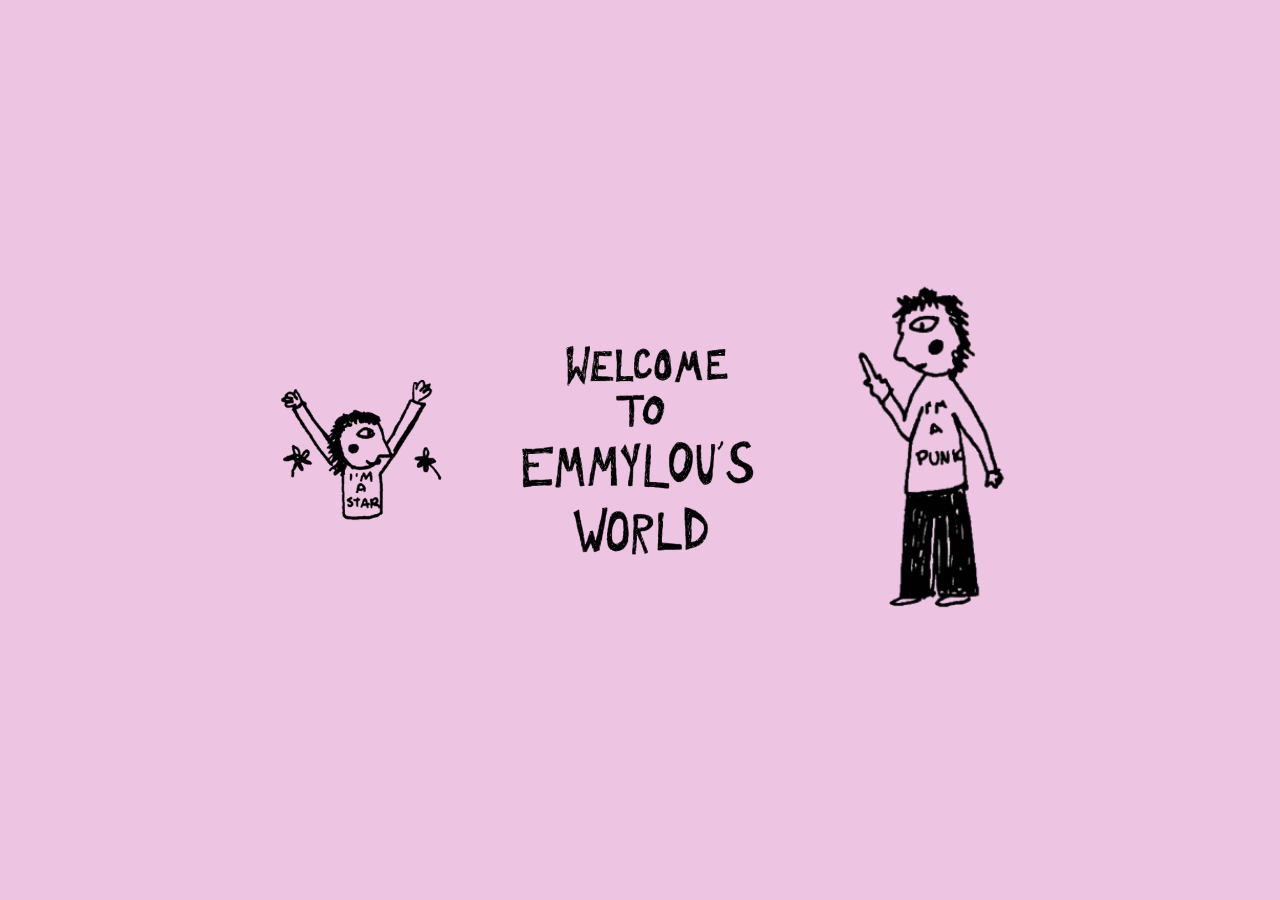
==== index.html @ 0fce4d94 "added all existing assets. made index page. basic css and js stuff." ====
<!DOCTYPE html>
<html lang="en">
<head>
  <meta charset="UTF-8">
  <meta name="viewport" content="width=device-width, initial-scale=1.0">

  <!-- Pink URL bar on mobile -->
  <meta name="theme-color" content="#c8a4cc">

  <title>Emmylou's World</title>

  <!-- Shared design system -->
  <link rel="stylesheet" href="css/style.css">

  <style>
    /* -------------------------------------------------------
       Splash page styles
       The whole page is one big clickable link to the hub.
    ------------------------------------------------------- */

    /* Make the link fill the full viewport */
    .splash-link {
      display: block;
      width: 100%;
      min-height: 100vh;
    }

    /* Flex container: center the three images horizontally */
    .page {
      display: flex;
      align-items: center;
      justify-content: center;

      /* Some breathing room above and below on small screens */
      padding: 4vh 2vw;
      gap: 2vw;
    }

    /* Each image scales down on narrow screens */
    .splash-figure {
      width: clamp(80px, 15vw, 220px);
      height: auto;
    }

    .splash-title {
      width: clamp(140px, 25vw, 380px);
      height: auto;
    }

    /* Cursor hint */
    .splash-link {
      cursor: pointer;
    }

    /* Override the global a:hover opacity — whole-page link shouldn't dim */
    .splash-link:hover {
      opacity: 1;
    }

    /* Respect reduced-motion preference: skip the fade-in */
    @media (prefers-reduced-motion: reduce) {
      body {
        animation: none;
      }
    }
  </style>
</head>

<body>

  <!--
    The entire page is wrapped in a single link.
    Clicking anywhere takes you to the hub.
  -->
  <a href="hub.html" class="splash-link" aria-label="Enter Emmylou's World">

    <div class="page">

      <!-- Left figure: person with arms raised, wearing "I'M A STAR" shirt -->
      <img
        class="splash-figure"
        src="assets/images/splash/splash_img_1.png"
        alt=""
        aria-hidden="true"
      >

      <!-- Centre: hand-lettered title "WELCOME TO EMMYLOU'S WORLD" -->
      <img
        class="splash-title"
        src="assets/images/splash/splash_img_0.png"
        alt="Welcome to Emmylou's World"
      >

      <!-- Right figure: person pointing upward, wearing "I'M A PUNK" shirt -->
      <img
        class="splash-figure"
        src="assets/images/splash/splash_img_2.png"
        alt=""
        aria-hidden="true"
      >

    </div>

  </a>

</body>
</html>
---- css/style.css ----
/* Emmylou Rees - shared styles */

/* Variables */
:root {
  --pink:         #eec4e3;   /* page background */
  --pink-dark:    #c8a4cc;   /* use for theme-color meta tag on every page */
  --white:        #ffffff;
  --black:        #1a1a1a;

  --font-body:    'Helvetica Neue', Helvetica, Arial, sans-serif;
  --weight-light: 300;

  --text-base:    1.5rem;
  --text-sm:      1rem;
  --text-lg:      2rem;
  --text-xs:      0.85rem;

  --space-sm:     1rem;
  --space-md:     2rem;
  --space-lg:     4rem;
  --space-xl:     8rem;
}

/* Reset */
*, *::before, *::after {
  box-sizing: border-box;
  margin: 0;
  padding: 0;
}

/* Base */
html { height: 100%; }

body {
  min-height: 100%;
  background-color: var(--pink);
  color: var(--white);
  font-family: var(--font-body);
  font-weight: var(--weight-light);
  font-size: var(--text-base);
  line-height: 1.4;
  -webkit-font-smoothing: antialiased;
  animation: fadeIn 0.4s ease;
}

@keyframes fadeIn {
  from { opacity: 0; }
  to   { opacity: 1; }
}

/* Images */
img {
  max-width: 100%;
  display: block;
}

/* Links */
a {
  color: inherit;
  text-decoration: none;
}

a:hover { opacity: 0.7; }

/* Page wrapper */
.page {
  width: 100%;
  min-height: 100vh;
  position: relative;
}

/* Small white caption text. Used on Performance page and anywhere else captions appear. */
.caption {
  font-size: var(--text-xs);
  font-weight: var(--weight-light);
  color: var(--white);
}

/* Reduced motion */
@media (prefers-reduced-motion: reduce) {
  body { animation: none; }
}

/* -------------------------------------------------------
   Lightbox overlay
   Used by: posters page (click to enlarge)
   Usage: add class="lightbox-trigger" and data-src="path/to/image.jpg"
   to any <img> or <a> you want to open in the lightbox.
   js/lightbox.js handles open/close behaviour.
------------------------------------------------------- */

.lightbox-overlay {
  /* Hidden by default; shown by JS when a trigger is clicked */
  display: none;
  position: fixed;
  inset: 0;                      /* covers full viewport */
  background: rgba(0, 0, 0, 0.80);
  z-index: 1000;
  align-items: center;
  justify-content: center;
  cursor: zoom-out;
}

/* JS adds this class to show the overlay */
.lightbox-overlay.is-open {
  display: flex;
}

.lightbox-overlay img {
  /* Image fills most of the viewport but never overflows */
  max-width:  90vw;
  max-height: 90vh;
  object-fit: contain;
  cursor: default;               /* image itself is not a close target */
  box-shadow: 0 4px 32px rgba(0, 0, 0, 0.5);
}
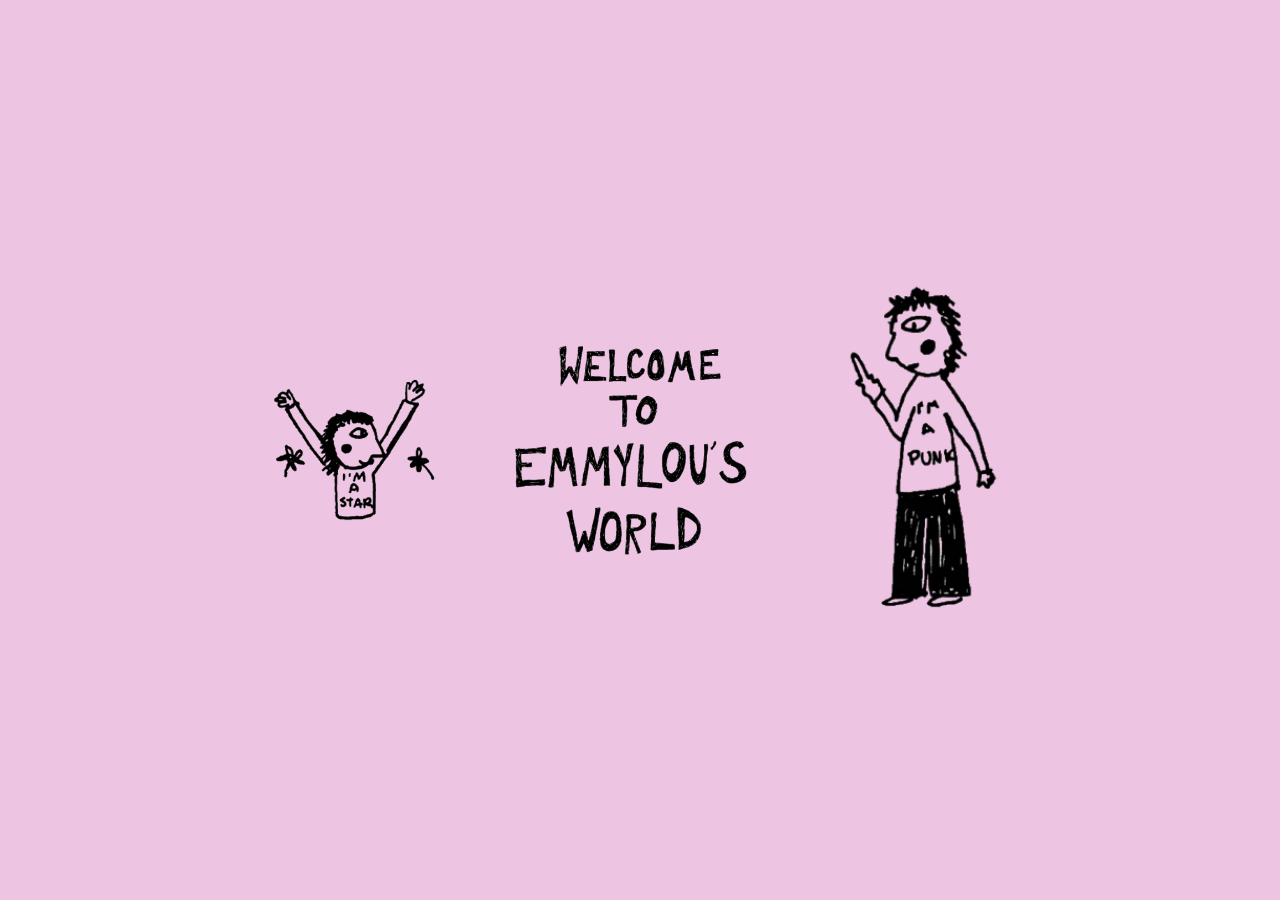
==== commit cf6796da: "deleted some assets, fixed some scripts, fixed lazy loading on some pages" ====
--- a/index.html
+++ b/index.html
@@ -57,13 +57,7 @@
       opacity: 1;
     }
 
-    /* Respect reduced-motion preference: skip the fade-in */
-    @media (prefers-reduced-motion: reduce) {
-      body {
-        animation: none;
-      }
-    }
-  </style>
+</style>
 </head>
 
 <body>
@@ -79,7 +73,7 @@
       <!-- Left figure: person with arms raised, wearing "I'M A STAR" shirt -->
       <img
         class="splash-figure"
-        src="assets/images/splash/splash_img_1.png"
+        src="assets/images/splash/figure_left.png"
         alt=""
         aria-hidden="true"
       >
@@ -87,14 +81,14 @@
       <!-- Centre: hand-lettered title "WELCOME TO EMMYLOU'S WORLD" -->
       <img
         class="splash-title"
-        src="assets/images/splash/splash_img_0.png"
+        src="assets/images/splash/welcome_title.png"
         alt="Welcome to Emmylou's World"
       >
 
       <!-- Right figure: person pointing upward, wearing "I'M A PUNK" shirt -->
       <img
         class="splash-figure"
-        src="assets/images/splash/splash_img_2.png"
+        src="assets/images/splash/figure_right.png"
         alt=""
         aria-hidden="true"
       >
--- a/css/style.css
+++ b/css/style.css
@@ -13,12 +13,15 @@
   --text-base:    1.5rem;
   --text-sm:      1rem;
   --text-lg:      2rem;
+  --text-xl:      4rem;
   --text-xs:      0.85rem;
 
   --space-sm:     1rem;
   --space-md:     2rem;
   --space-lg:     4rem;
   --space-xl:     8rem;
+
+  --shadow-card:  2px 3px 12px rgba(0, 0, 0, 0.13);
 }
 
 /* Reset */
@@ -29,7 +32,7 @@
 }
 
 /* Base */
-html { height: 100%; }
+html { height: 100%; scrollbar-gutter: stable; }
 
 body {
   min-height: 100%;
@@ -71,7 +74,7 @@
 
 /* Small white caption text. Used on Performance page and anywhere else captions appear. */
 .caption {
-  font-size: var(--text-xs);
+  font-size: 1.25rem;
   font-weight: var(--weight-light);
   color: var(--white);
 }
@@ -106,11 +109,177 @@
   display: flex;
 }
 
-.lightbox-overlay img {
+.lightbox-inner {
+  position: relative;
+  display: inline-block;
+}
+
+.lightbox-inner img {
   /* Image fills most of the viewport but never overflows */
   max-width:  90vw;
   max-height: 90vh;
   object-fit: contain;
   cursor: default;               /* image itself is not a close target */
   box-shadow: 0 4px 32px rgba(0, 0, 0, 0.5);
-}
+  display: block;
+}
+
+.lightbox-close {
+  position: absolute;
+  top: 0;
+  right: 0;
+  transform: translate(50%, -50%);
+  background: none;
+  border: none;
+  color: var(--white);
+  font-size: var(--text-lg);
+  cursor: pointer;
+  line-height: 1;
+  padding: 0.25rem 0.5rem;
+  opacity: 0.7;
+}
+
+.lightbox-close:hover {
+  opacity: 1;
+}
+
+/* -------------------------------------------------------
+   Popup overlay
+   Used by: performance page (Jack & Allen, Hole, Jeans Funeral)
+   Usage: add class="popup-trigger" and data-popup="popup-id"
+   to the trigger element. Add a matching <div class="popup-overlay"
+   id="popup-id" hidden> with .popup-inner content inside it.
+   js/popup.js handles open/close behaviour.
+------------------------------------------------------- */
+
+.popup-overlay {
+  position: fixed;
+  inset: 0;
+  background: rgba(0, 0, 0, 0.55);
+  display: flex;
+  align-items: center;
+  justify-content: center;
+  z-index: 100;
+  padding: var(--space-md);
+}
+
+.popup-overlay[hidden] {
+  display: none;
+}
+
+.popup-inner {
+  background: var(--pink);
+  max-width: clamp(280px, 90vw, 520px);
+  width: 100%;
+  max-height: 90vh;
+  overflow-y: auto;
+  padding: var(--space-md);
+  position: relative;
+}
+
+.popup-inner img {
+  width: 100%;
+  height: auto;
+  display: block;
+}
+
+.popup-text {
+  color: var(--white);
+  font-size: var(--text-base);
+  font-weight: var(--weight-light);
+  margin-top: var(--space-md);
+  text-align: center;
+  line-height: 1.6;
+}
+
+.popup-close {
+  position: absolute;
+  top: 0.75rem;
+  right: 0.75rem;
+  background: none;
+  border: none;
+  color: var(--white);
+  font-size: var(--text-base);
+  cursor: pointer;
+  line-height: 1;
+  padding: 0.75rem 1rem;
+  opacity: 0.7;
+}
+
+.popup-close:hover {
+  opacity: 1;
+}
+
+.popup-trigger {
+  cursor: pointer;
+}
+
+/* -------------------------------------------------------
+   Section page header
+   Used by: about, collage, performance, posters, fluxus-class.
+   Three-column grid: section title left, site logo centred,
+   empty right column for balance. Collapses to a flex column
+   on smaller screens (logo on top, title below).
+------------------------------------------------------- */
+
+.page-header {
+  display: grid;
+  grid-template-columns: 1fr auto 1fr;
+  align-items: center;
+  padding: var(--space-md) var(--space-md) var(--space-sm);
+}
+
+.page-title {
+  height: clamp(44px, 4.8vw, 83px); /* 75% of logo rendered height */
+  width: auto;
+  max-width: 100%;
+  justify-self: start;
+}
+
+.site-logo-link {
+  display: block;
+}
+
+.site-logo-link img {
+  width: clamp(400px, 44vw, 760px);
+  height: auto;
+}
+
+.site-logo-link:hover {
+  opacity: 0.85;
+}
+
+@media (max-width: 900px) {
+  /* Stack header: logo on top, title below */
+  .page-header {
+    display: flex;
+    flex-direction: column;
+    align-items: center;
+    gap: var(--space-sm);
+  }
+
+  .site-logo-link {
+    order: 1;
+  }
+
+  .site-logo-link img {
+    width: clamp(200px, 85vw, 400px);
+  }
+
+  /* Title at 75% of mobile logo height */
+  .page-title {
+    order: 2;
+    height: clamp(22px, 9.3vw, 44px);
+  }
+
+  /* Hide the grid-balancing spacer */
+  .page-header > div:last-child {
+    display: none;
+  }
+}
+
+@media (max-width: 700px) {
+  .page-header {
+    padding: var(--space-sm);
+  }
+}
